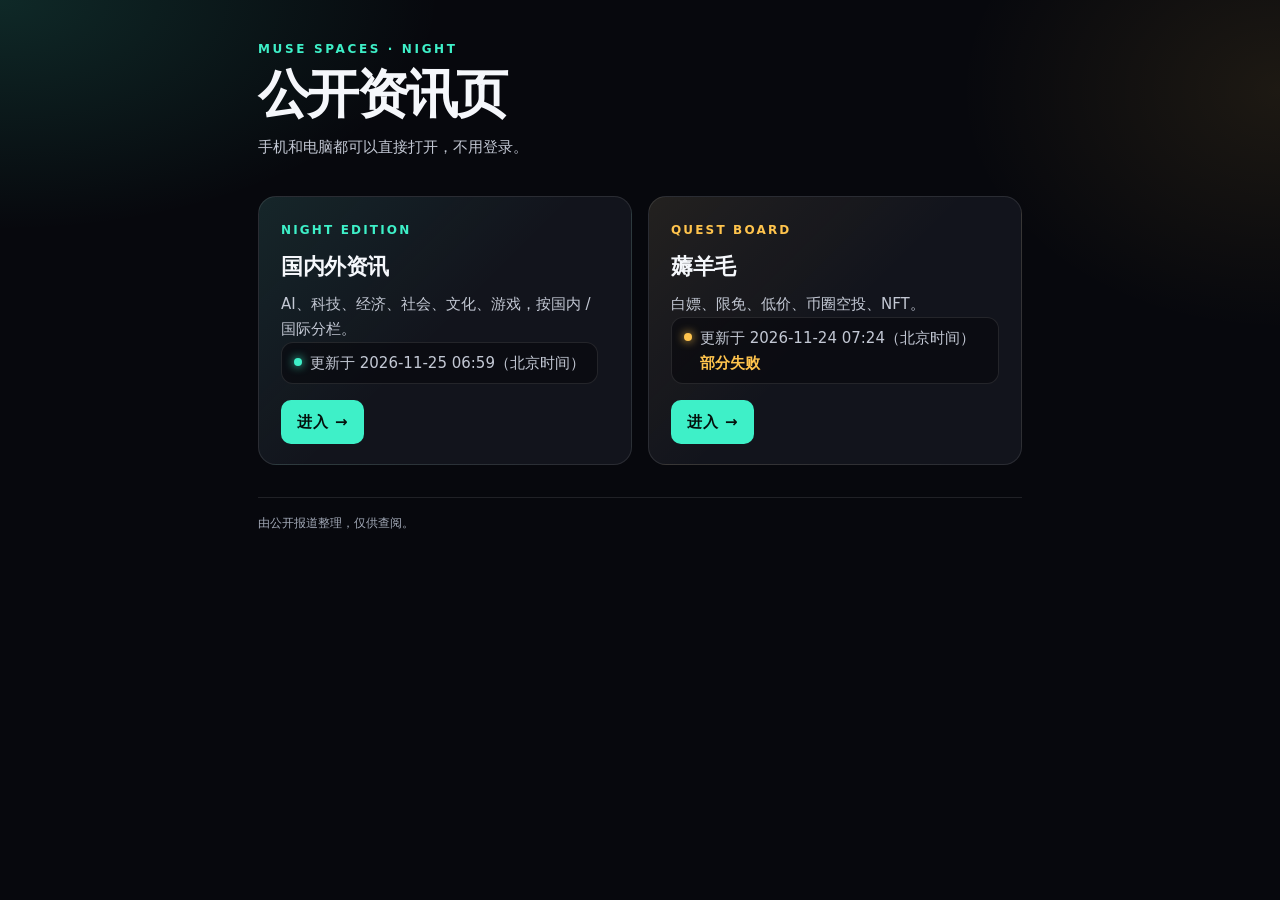
==== index.html @ 9329a01b "publish news: 更新于 2026-11-25 06:59" ====
<!DOCTYPE html>
<html lang="zh-CN">
<head>
  <meta charset="utf-8">
  <meta name="viewport" content="width=device-width, initial-scale=1, viewport-fit=cover">
  <title>公开资讯页</title>
  <style>/* D 夜间刊 · 公共基础样式 */
:root {
  --bg: #07080d;
  --card: #12141c;
  --line: rgba(255,255,255,.10);
  --text: #f5f7fb;
  --muted: #c3c8d4;
  --mint: #3ef0c8;
  --gold: #ffc44d;
  --rose: #ff6b81;
  --blue: #7cb8ff;
  --sans: "PingFang SC","Hiragino Sans GB","Noto Sans CJK SC","Noto Sans SC","Microsoft YaHei UI","Microsoft YaHei",system-ui,-apple-system,sans-serif;
}
*, *::before, *::after { box-sizing: border-box; }
html { -webkit-text-size-adjust: 100%; background: #07080d; }
html, body { margin: 0; }
body {
  min-height: 100vh;
  background-repeat: no-repeat;
  font-family: var(--sans);
  background:
    radial-gradient(800px 420px at 0% 0%, rgba(62,240,200,.14), transparent 55%) no-repeat,
    radial-gradient(640px 480px at 100% 10%, rgba(255,196,77,.09), transparent 50%) no-repeat,
    var(--bg);
  color: var(--text);
  line-height: 1.65;
}
a { color: inherit; text-decoration: none; }
img { max-width: 100%; height: auto; }

/* ── 通用包裹 ── */
.wrap {
  max-width: 1160px;
  margin: 0 auto;
  padding: 24px 18px 72px;
}
@media (max-width: 700px) {
  .wrap { padding: 16px 14px 56px; }
}

/* ── 顶部区域 ── */
.top {
  display: flex;
  justify-content: space-between;
  gap: 16px;
  flex-wrap: wrap;
  align-items: flex-end;
  margin-bottom: 20px;
}
.kicker {
  font-size: 12px;
  letter-spacing: .22em;
  text-transform: uppercase;
  color: var(--mint);
  font-weight: 700;
  margin: 0 0 4px;
}
h1.page-title {
  margin: 0;
  font-size: clamp(28px, 5vw, 48px);
  letter-spacing: -.04em;
  font-weight: 800;
  line-height: 1.1;
}

/* ── 状态胶囊 ── */
.pill {
  display: inline-flex;
  align-items: center;
  gap: 8px;
  border: 1px solid var(--line);
  background: rgba(18,20,28,.85);
  padding: 8px 14px;
  border-radius: 999px;
  font-size: 12px;
  color: var(--muted);
  min-height: 40px;
  white-space: nowrap;
  flex-shrink: 0;
  align-self: flex-start;
  margin-top: 4px;
}
.pill-dot {
  width: 8px;
  height: 8px;
  border-radius: 50%;
  background: var(--mint);
  box-shadow: 0 0 10px var(--mint);
  flex-shrink: 0;
}
.pill-dot.warn { background: var(--gold); box-shadow: 0 0 10px var(--gold); }
.pill-dot.fail { background: var(--rose); box-shadow: 0 0 10px var(--rose); }

/* ── 导航按钮条（站内切换：首页/资讯/薅羊毛） ── */
.site-nav {
  display: flex;
  gap: 8px;
  flex-wrap: wrap;
  margin: 0 0 18px;
}
.site-nav a {
  display: inline-flex;
  align-items: center;
  min-height: 40px;
  white-space: nowrap;
  border: 1px solid var(--line);
  background: var(--card);
  color: var(--muted);
  border-radius: 10px;
  padding: 6px 14px;
  font-size: 13px;
  text-decoration: none;
  transition: border-color .15s;
}
.site-nav a:hover { border-color: rgba(255,255,255,.3); color: var(--text); }
.site-nav a.current {
  color: #04110d;
  background: var(--mint);
  border-color: var(--mint);
  font-weight: 800;
}

/* ── 试跑样例横幅 ── */
.banner-sample {
  display: inline-flex;
  align-items: center;
  min-height: 32px;
  margin: 0 0 12px;
  padding: 4px 12px;
  border: 1px solid var(--gold);
  color: var(--gold);
  background: rgba(255,196,77,.08);
  border-radius: 8px;
  font-size: 13px;
  font-weight: 700;
  letter-spacing: .06em;
}

/* ── 失败面板 ── */
.fail-panel {
  background: rgba(58,18,24,.5);
  border: 1px solid #7a303c;
  border-radius: 16px;
  padding: 40px 20px;
  text-align: center;
  font-size: 1.15rem;
  color: #ffc1c8;
  font-weight: 700;
}

/* ── 重点徽章 ── */
.badges {
  display: inline-flex;
  gap: 4px;
  flex-wrap: wrap;
  margin-bottom: 6px;
}
.badge {
  display: inline-flex;
  align-items: center;
  font-size: 12px;
  font-weight: 800;
  letter-spacing: .06em;
  padding: 2px 8px;
  border-radius: 6px;
  line-height: 1.6;
}
.badge-important { background: #ff6b81; color: #1a0008; }
.badge-hot       { background: #ffc44d; color: #1a0d00; }
.badge-useful    { background: #3ef0c8; color: #001a14; }

/* ── 原文标题副标题 ── */
.title-en {
  font-size: 13px;
  color: #9eaabf;
  line-height: 1.5;
  margin: 2px 0 8px;
  overflow-wrap: anywhere;
  word-break: break-word;
}

/* ── 页脚 ── */
footer {
  margin-top: 32px;
  padding-top: 16px;
  border-top: 1px solid var(--line);
  color: #a3aab8;
  font-size: 12px;
  line-height: 1.6;
  display: flex;
  flex-direction: column;
  align-items: flex-start;
  gap: 6px;
}
footer p { margin: 0; }
footer .visit-count {
  font-size: 11px;
  color: #8b919e;
  letter-spacing: .02em;
  line-height: 1.6;
  max-width: 100%;
  overflow-wrap: anywhere;
}

/* D 夜间刊 · 首页样式 */

/* ── 首页容器缩窄一些 ── */
.wrap {
  max-width: 800px;
  padding: 40px 18px 72px;
}
@media (max-width: 700px) {
  .wrap { padding: 24px 14px 56px; }
}

/* ── 首页顶部 ── */
.index-top {
  margin-bottom: 36px;
}
.index-top .kicker { margin-bottom: 6px; }
.index-top h1 {
  margin: 0 0 12px;
  font-size: clamp(28px, 6vw, 52px);
  letter-spacing: -.05em;
  font-weight: 800;
  line-height: 1.1;
}
.index-top .lead {
  margin: 0;
  font-size: 15px;
  color: var(--muted);
  line-height: 1.65;
}

/* ── 两个空间入口卡片 ── */
.entries {
  display: grid;
  grid-template-columns: 1fr 1fr;
  gap: 16px;
}
@media (max-width: 600px) {
  .entries { grid-template-columns: 1fr; }
}

.card {
  display: flex;
  flex-direction: column;
  background: var(--card);
  border: 1px solid var(--line);
  border-radius: 18px;
  padding: 24px 22px 20px;
  text-decoration: none;
  color: inherit;
  min-height: 160px;
  transition: border-color .15s, box-shadow .15s;
}
.card:hover {
  border-color: rgba(62,240,200,.4);
  box-shadow: 0 8px 32px rgba(0,0,0,.3);
}
.card:last-child:hover {
  border-color: rgba(255,196,77,.4);
}
.card:first-child { /* 资讯入口带薄荷渐变 */
  background:
    linear-gradient(135deg, rgba(62,240,200,.08), transparent 50%),
    var(--card);
}
.card:last-child { /* 薅羊毛入口带金色渐变 */
  background:
    linear-gradient(135deg, rgba(255,196,77,.07), transparent 50%),
    var(--card);
}

.card-kicker {
  font-size: 12px;
  letter-spacing: .18em;
  text-transform: uppercase;
  font-weight: 800;
  color: var(--mint);
  margin-bottom: 8px;
}
.card:last-child .card-kicker {
  color: var(--gold);
}

.card h2 {
  margin: 0 0 8px;
  font-size: 1.35rem;
  font-weight: 800;
  letter-spacing: -.02em;
}
.card > p {
  margin: 0 0 auto;
  font-size: 15px;
  color: var(--muted);
  line-height: 1.65;
}
.space-meta {
  margin-top: 16px;
  font-size: 14px;
  color: #c3c8d4;
  line-height: 1.5;
  display: flex;
  align-items: flex-start;
  gap: 8px;
  padding: 8px 12px;
  border: 1px solid var(--line);
  border-radius: 12px;
  background: rgba(7,8,13,.6);
  align-self: flex-start;
  max-width: 100%;
}
.space-meta .dot {
  width: 8px;
  height: 8px;
  border-radius: 50%;
  background: var(--mint);
  box-shadow: 0 0 10px var(--mint);
  flex: none;
  margin-top: calc((1.5em - 8px) / 2);
}
.space-meta-text {
  min-width: 0;
  flex: 1;
}
.space-meta:has(.status-partial) .dot { background: var(--gold); box-shadow: 0 0 10px var(--gold); }
.space-meta:has(.status-fail) .dot { background: var(--rose); box-shadow: 0 0 10px var(--rose); }
.space-meta .status-fail,
.space-meta .status-partial {
  display: inline-block;
  font-weight: 700;
  white-space: nowrap;
}
.space-meta .status-fail    { color: var(--rose); }
.space-meta .status-partial { color: var(--gold); }

/* 状态数量标注（如果有）：右下角入口标签 */
.card-enter {
  display: inline-flex;
  align-items: center;
  min-height: 44px;
  padding: 8px 16px;
  border-radius: 10px;
  background: var(--mint);
  color: #04110d;
  font-size: 15px;
  font-weight: 800;
  align-self: flex-start;
  margin-top: 16px;
  letter-spacing: .06em;
}
</style>
</head>
<body>
  <div class="wrap">
    <div class="index-top">
      <div class="kicker">Muse Spaces · Night</div>
      <h1>公开资讯页</h1>
      <p class="lead">手机和电脑都可以直接打开，不用登录。</p>
    </div>
    
    <main class="entries">
      <a class="card" href="news/">
        <span class="card-kicker">Night Edition</span>
        <h2>国内外资讯</h2>
        <p>AI、科技、经济、社会、文化、游戏，按国内 / 国际分栏。</p>
        <p class="space-meta"><span class="dot"></span><span class="space-meta-text">更新于 2026-11-25 06:59（北京时间）</span></p>
        <span class="card-enter">进入 →</span>
      </a>
      <a class="card" href="deals/">
        <span class="card-kicker">Quest Board</span>
        <h2>薅羊毛</h2>
        <p>白嫖、限免、低价、币圈空投、NFT。</p>
        <p class="space-meta"><span class="dot"></span><span class="space-meta-text">更新于 2026-11-24 07:24（北京时间） <span class="status-partial">部分失败</span></span></p>
        <span class="card-enter">进入 →</span>
      </a>
    </main>
    <footer>
      <p>由公开报道整理，仅供查阅。</p>
      <p class="visit-count" id="busuanzi_container_site_pv" style="display:none">全站访问 <span id="busuanzi_value_site_pv"></span> 次 · 访客 <span id="busuanzi_value_site_uv"></span> 人</p>
    </footer>
  </div>
  <script async src="https://busuanzi.ibruce.info/busuanzi/2.3/busuanzi.pure.mini.js"></script>
</body>
</html>
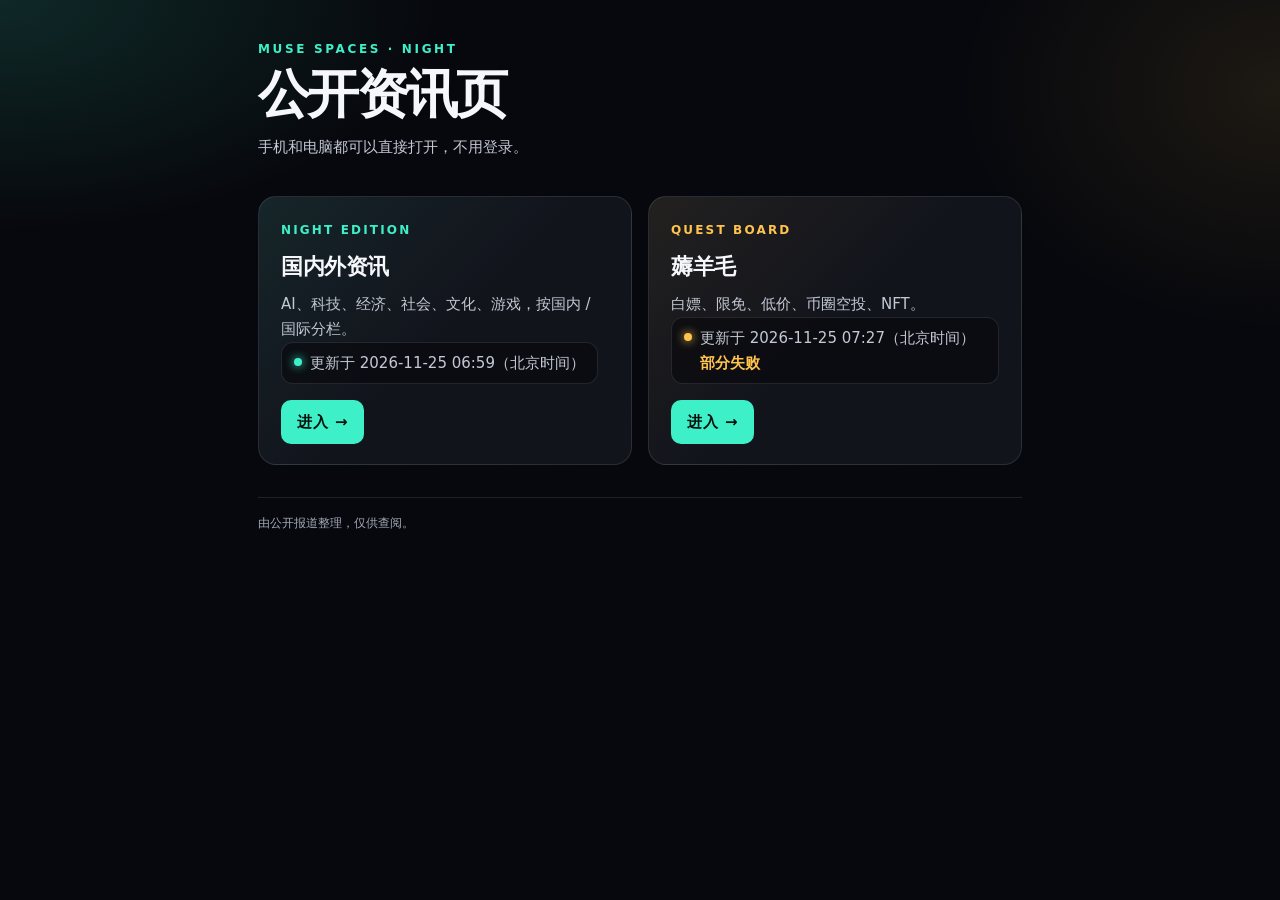
==== commit 50ae0a90: "publish deals: 更新于 2026-11-25 07:27" ====
--- a/index.html
+++ b/index.html
@@ -378,7 +378,7 @@
         <span class="card-kicker">Quest Board</span>
         <h2>薅羊毛</h2>
         <p>白嫖、限免、低价、币圈空投、NFT。</p>
-        <p class="space-meta"><span class="dot"></span><span class="space-meta-text">更新于 2026-11-24 07:24（北京时间） <span class="status-partial">部分失败</span></span></p>
+        <p class="space-meta"><span class="dot"></span><span class="space-meta-text">更新于 2026-11-25 07:27（北京时间） <span class="status-partial">部分失败</span></span></p>
         <span class="card-enter">进入 →</span>
       </a>
     </main>
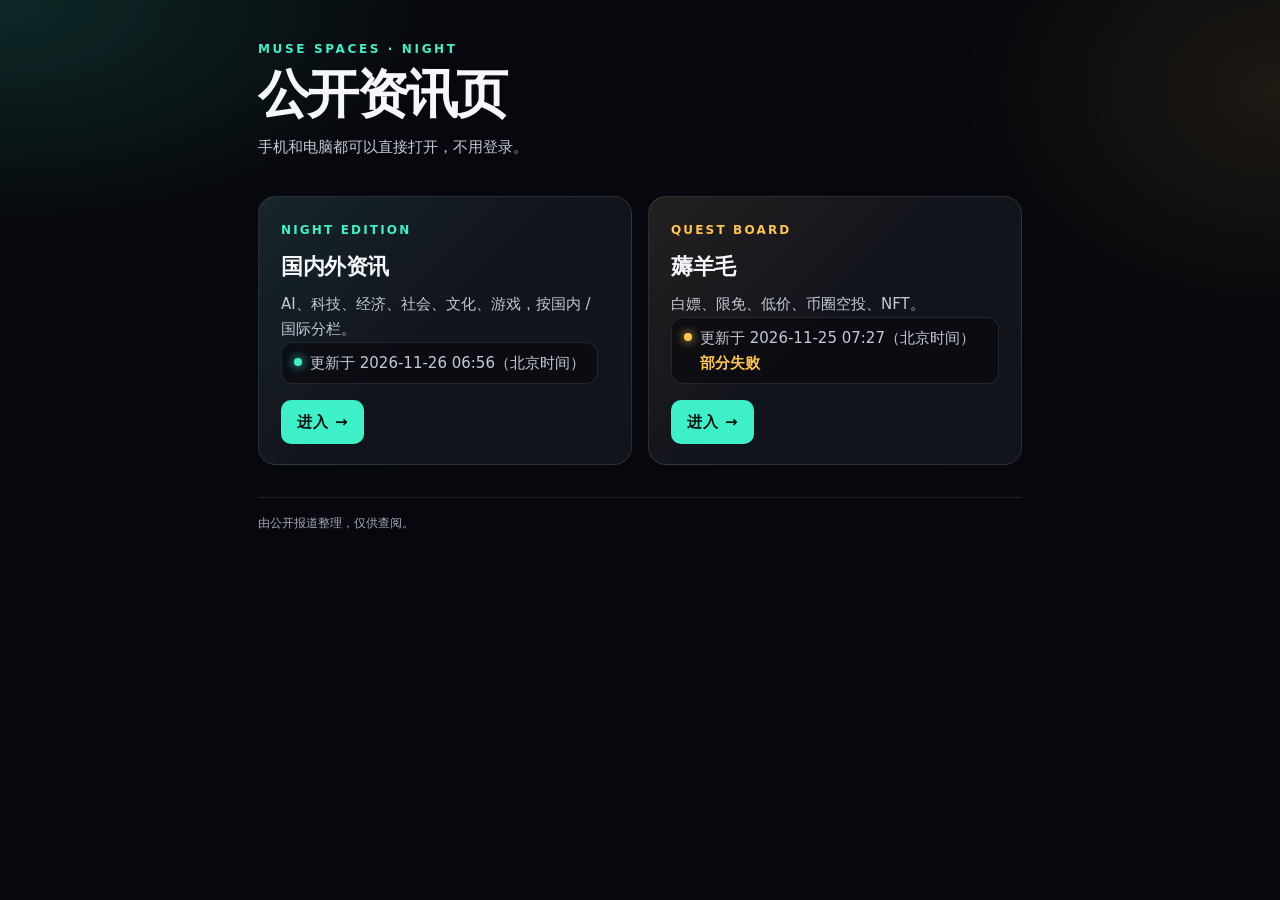
==== commit a044abb9: "publish news: 更新于 2026-11-26 06:56" ====
--- a/index.html
+++ b/index.html
@@ -371,7 +371,7 @@
         <span class="card-kicker">Night Edition</span>
         <h2>国内外资讯</h2>
         <p>AI、科技、经济、社会、文化、游戏，按国内 / 国际分栏。</p>
-        <p class="space-meta"><span class="dot"></span><span class="space-meta-text">更新于 2026-11-25 06:59（北京时间）</span></p>
+        <p class="space-meta"><span class="dot"></span><span class="space-meta-text">更新于 2026-11-26 06:56（北京时间）</span></p>
         <span class="card-enter">进入 →</span>
       </a>
       <a class="card" href="deals/">
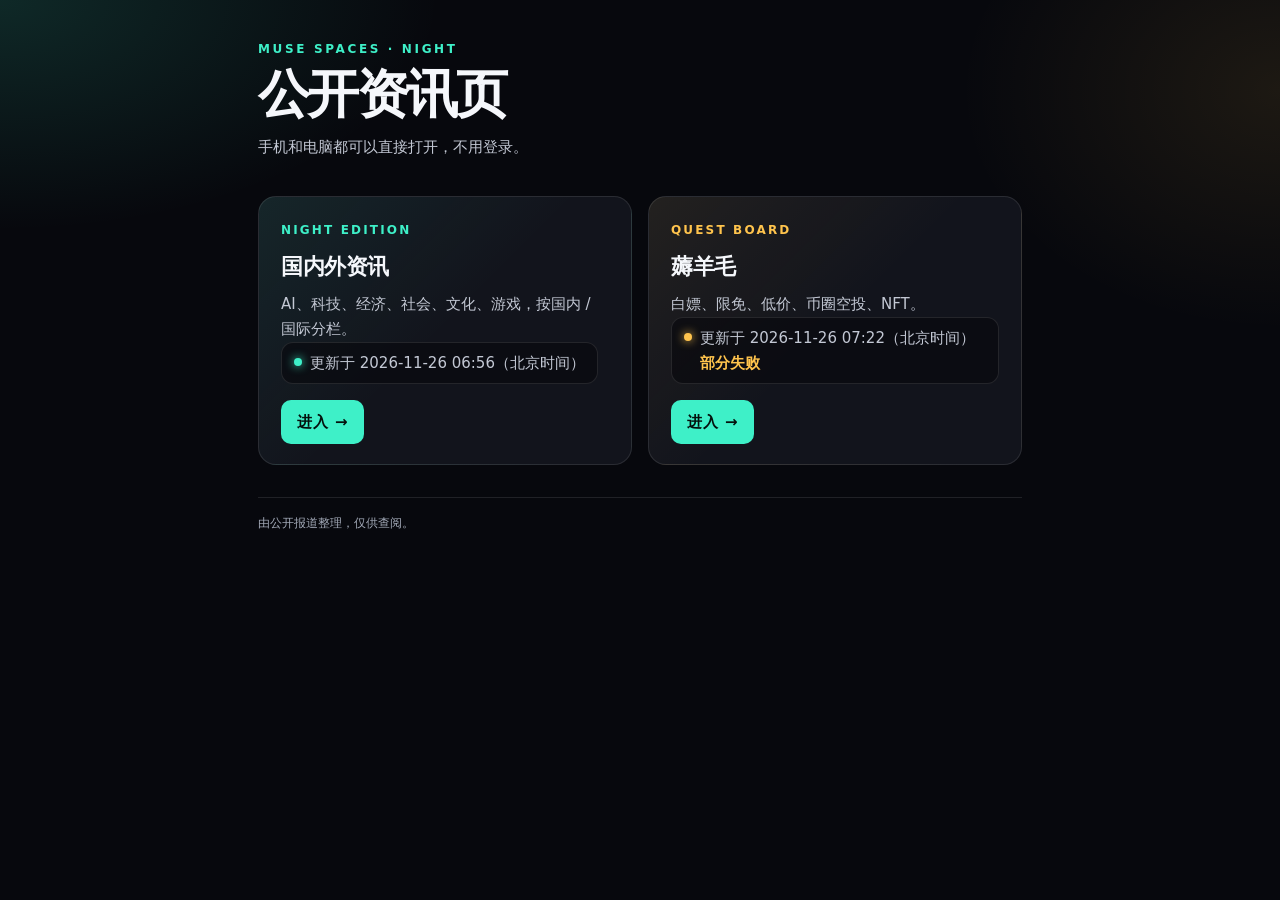
==== commit a75fdd57: "publish deals: 更新于 2026-11-26 07:22" ====
--- a/index.html
+++ b/index.html
@@ -378,7 +378,7 @@
         <span class="card-kicker">Quest Board</span>
         <h2>薅羊毛</h2>
         <p>白嫖、限免、低价、币圈空投、NFT。</p>
-        <p class="space-meta"><span class="dot"></span><span class="space-meta-text">更新于 2026-11-25 07:27（北京时间） <span class="status-partial">部分失败</span></span></p>
+        <p class="space-meta"><span class="dot"></span><span class="space-meta-text">更新于 2026-11-26 07:22（北京时间） <span class="status-partial">部分失败</span></span></p>
         <span class="card-enter">进入 →</span>
       </a>
     </main>
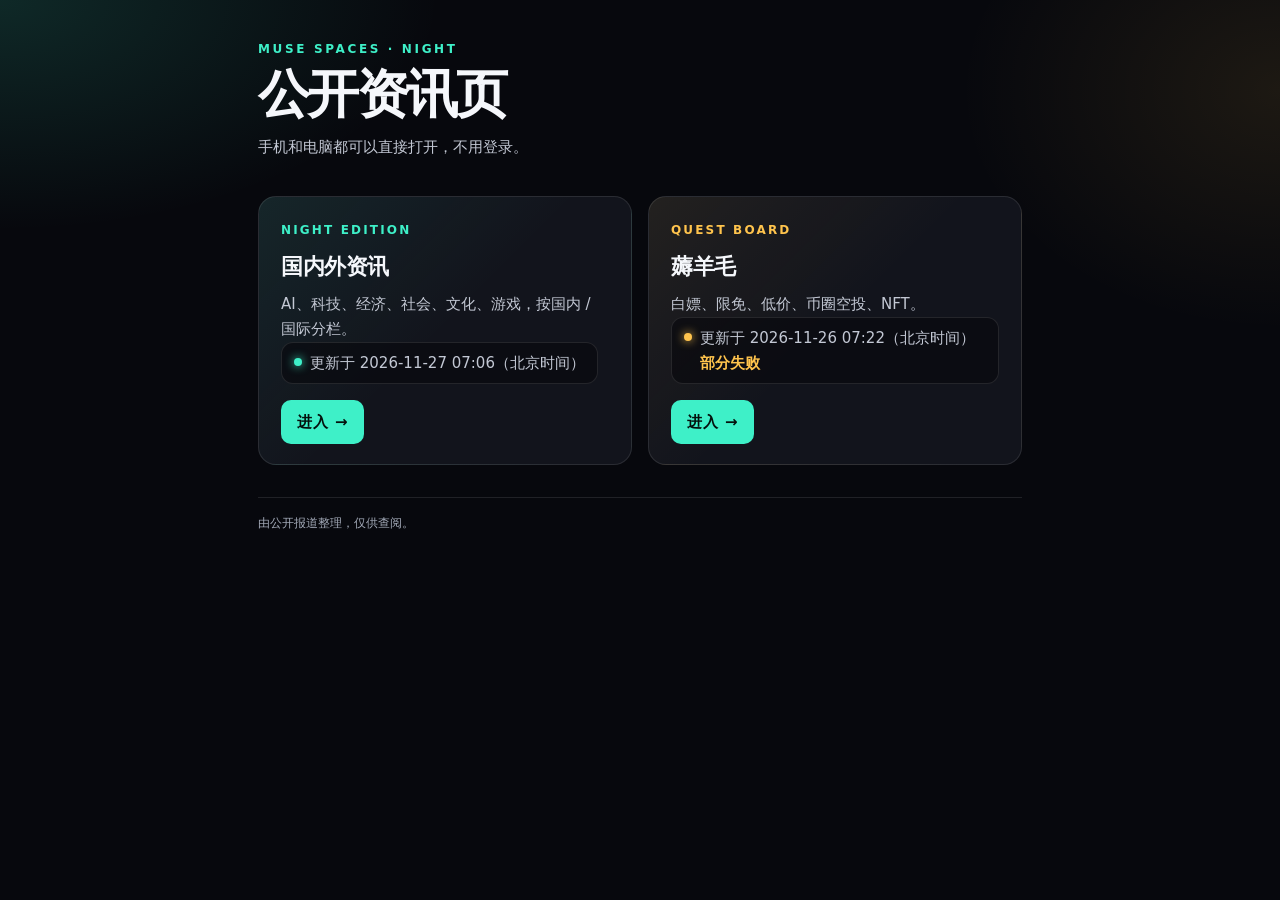
==== commit ce30817b: "publish news: 更新于 2026-11-27 07:06" ====
--- a/index.html
+++ b/index.html
@@ -371,7 +371,7 @@
         <span class="card-kicker">Night Edition</span>
         <h2>国内外资讯</h2>
         <p>AI、科技、经济、社会、文化、游戏，按国内 / 国际分栏。</p>
-        <p class="space-meta"><span class="dot"></span><span class="space-meta-text">更新于 2026-11-26 06:56（北京时间）</span></p>
+        <p class="space-meta"><span class="dot"></span><span class="space-meta-text">更新于 2026-11-27 07:06（北京时间）</span></p>
         <span class="card-enter">进入 →</span>
       </a>
       <a class="card" href="deals/">
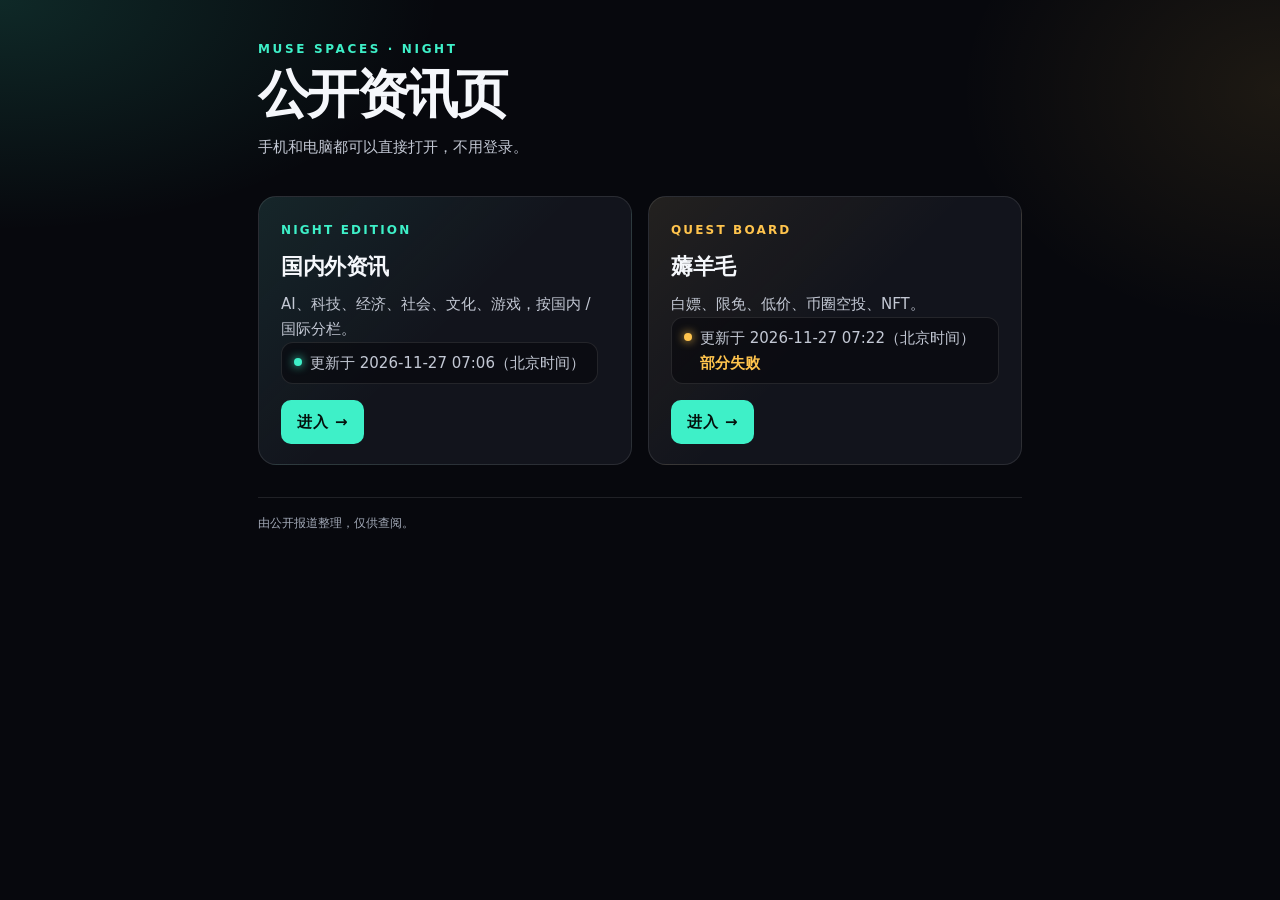
==== commit 56f728b1: "publish deals: 更新于 2026-11-27 07:22" ====
--- a/index.html
+++ b/index.html
@@ -378,7 +378,7 @@
         <span class="card-kicker">Quest Board</span>
         <h2>薅羊毛</h2>
         <p>白嫖、限免、低价、币圈空投、NFT。</p>
-        <p class="space-meta"><span class="dot"></span><span class="space-meta-text">更新于 2026-11-26 07:22（北京时间） <span class="status-partial">部分失败</span></span></p>
+        <p class="space-meta"><span class="dot"></span><span class="space-meta-text">更新于 2026-11-27 07:22（北京时间） <span class="status-partial">部分失败</span></span></p>
         <span class="card-enter">进入 →</span>
       </a>
     </main>
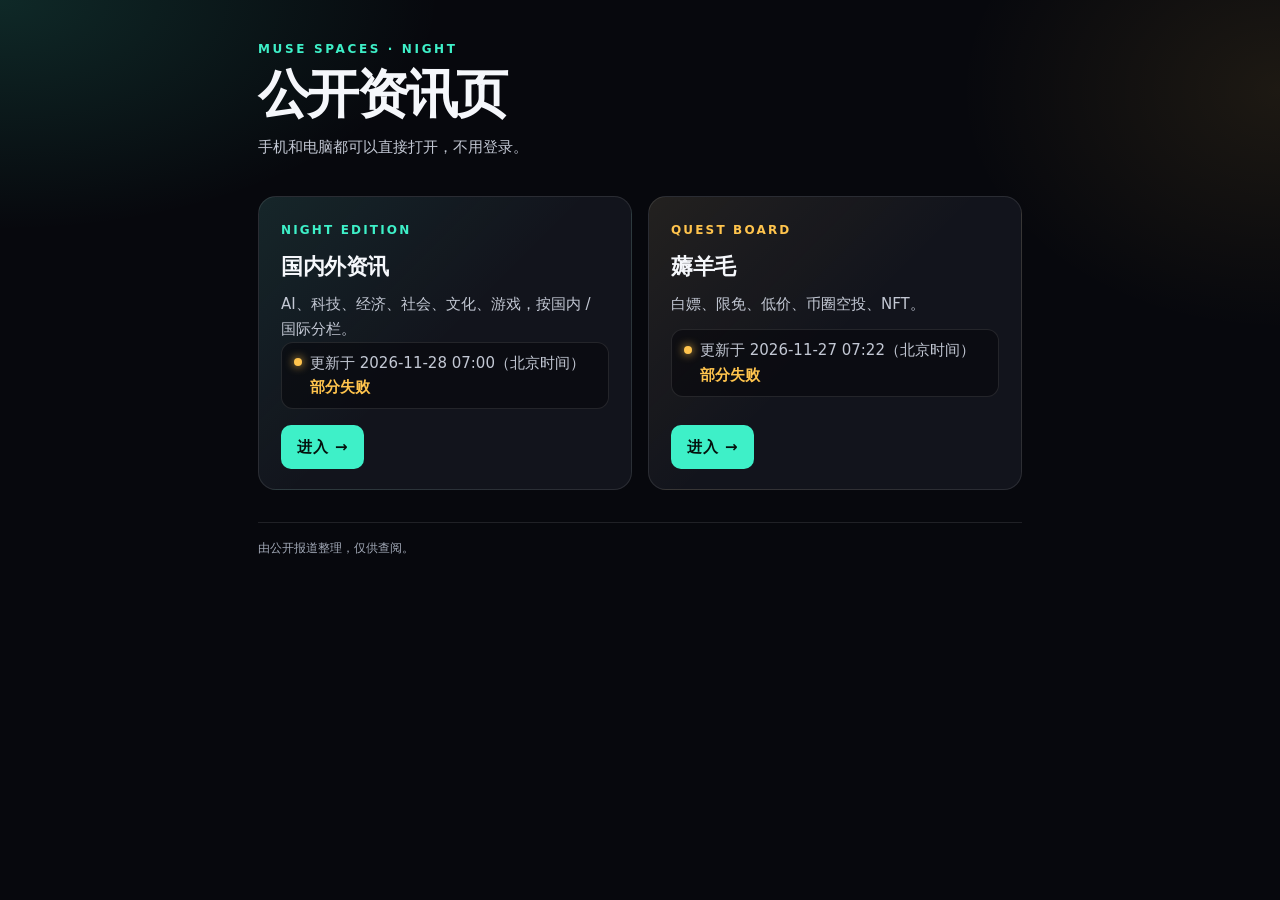
==== commit 672e6afb: "publish news: 更新于 2026-11-28 07:00" ====
--- a/index.html
+++ b/index.html
@@ -371,7 +371,7 @@
         <span class="card-kicker">Night Edition</span>
         <h2>国内外资讯</h2>
         <p>AI、科技、经济、社会、文化、游戏，按国内 / 国际分栏。</p>
-        <p class="space-meta"><span class="dot"></span><span class="space-meta-text">更新于 2026-11-27 07:06（北京时间）</span></p>
+        <p class="space-meta"><span class="dot"></span><span class="space-meta-text">更新于 2026-11-28 07:00（北京时间） <span class="status-partial">部分失败</span></span></p>
         <span class="card-enter">进入 →</span>
       </a>
       <a class="card" href="deals/">
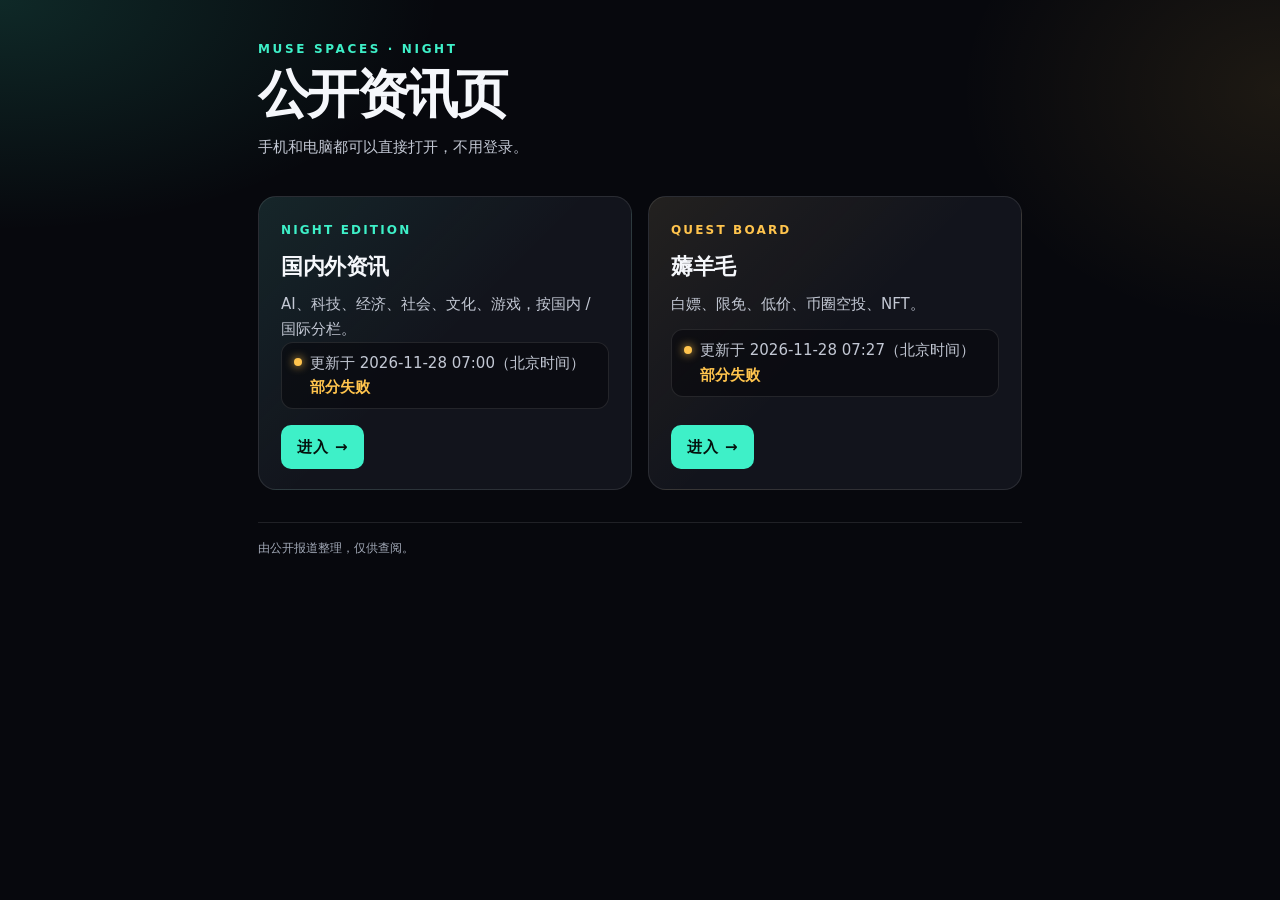
==== commit 69a65776: "publish deals: 更新于 2026-11-28 07:27" ====
--- a/index.html
+++ b/index.html
@@ -378,7 +378,7 @@
         <span class="card-kicker">Quest Board</span>
         <h2>薅羊毛</h2>
         <p>白嫖、限免、低价、币圈空投、NFT。</p>
-        <p class="space-meta"><span class="dot"></span><span class="space-meta-text">更新于 2026-11-27 07:22（北京时间） <span class="status-partial">部分失败</span></span></p>
+        <p class="space-meta"><span class="dot"></span><span class="space-meta-text">更新于 2026-11-28 07:27（北京时间） <span class="status-partial">部分失败</span></span></p>
         <span class="card-enter">进入 →</span>
       </a>
     </main>
